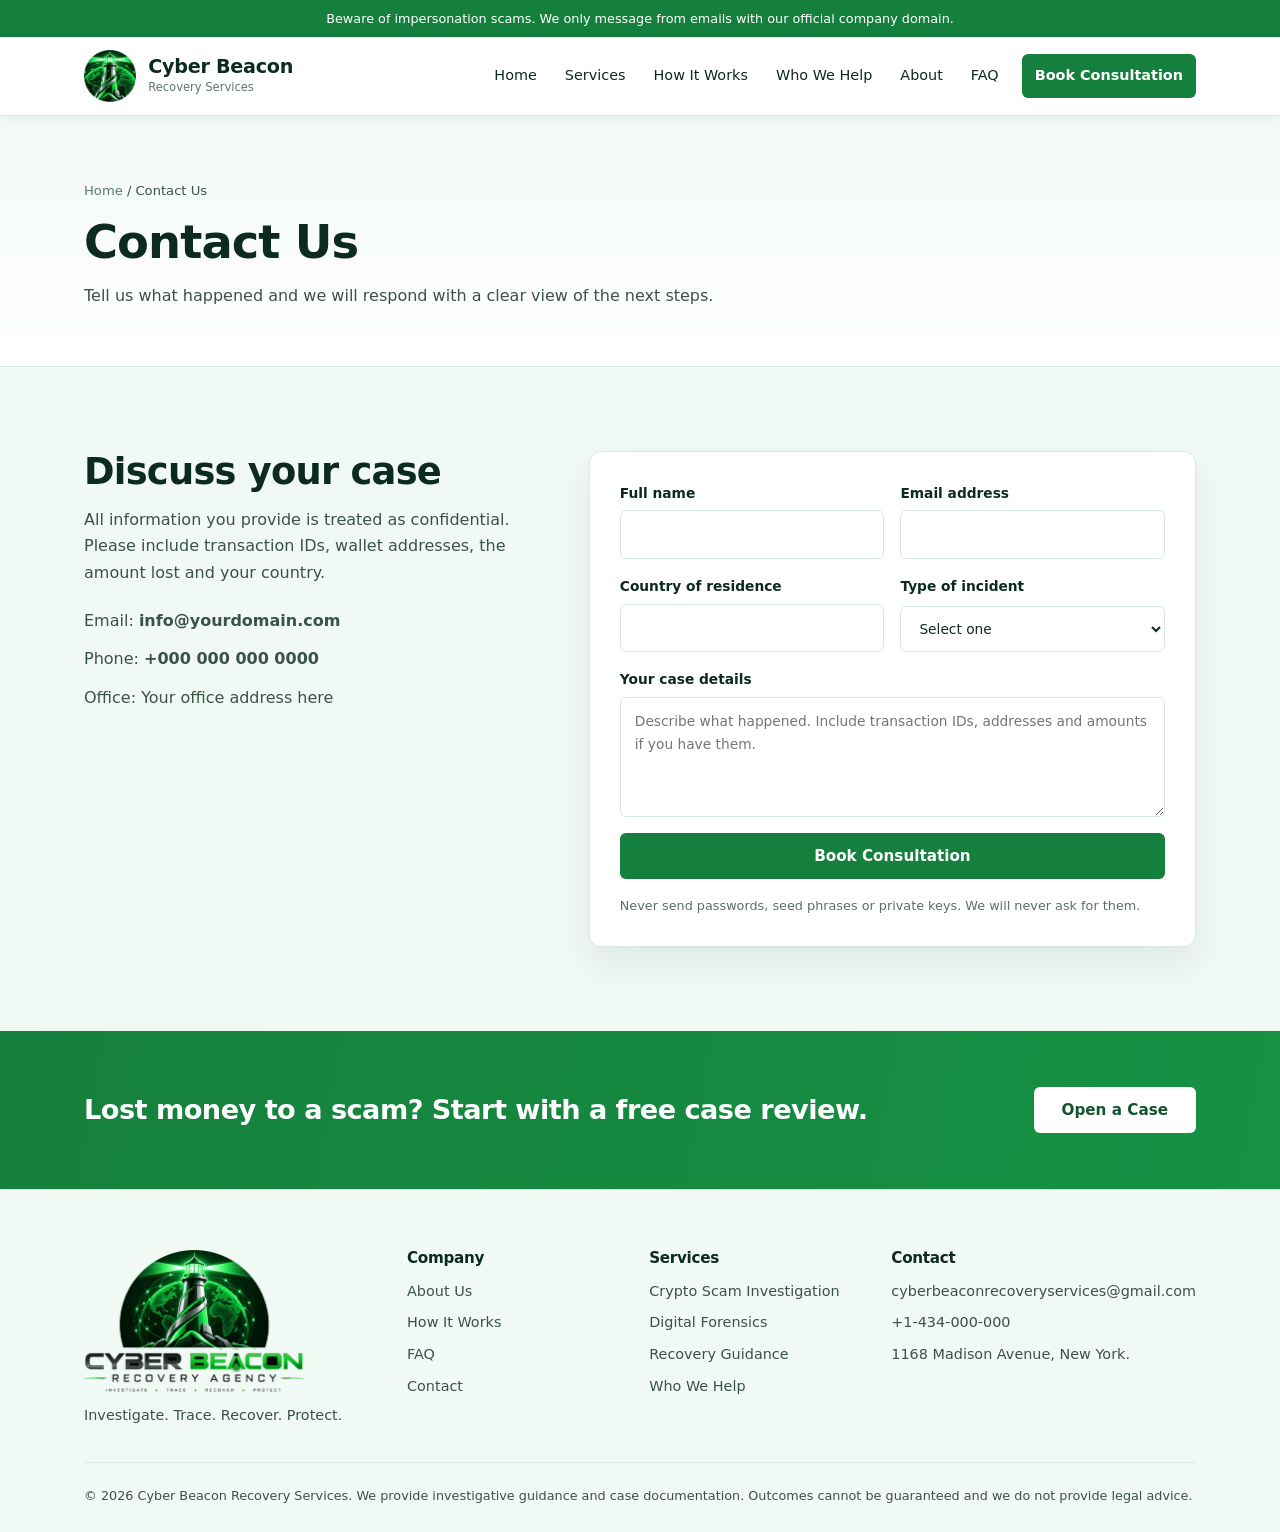
==== contact.html @ cf7ffbc3 "Initial commit" ====
<!DOCTYPE html><html lang="en"><head><meta charset="UTF-8"><meta name="viewport" content="width=device-width, initial-scale=1">
<title>Contact Us | Cyber Beacon Recovery Services</title><meta name="description" content="Book a consultation to discuss your case.">
<link rel="preconnect" href="https://fonts.googleapis.com"><link rel="preconnect" href="https://fonts.gstatic.com" crossorigin>
<link href="https://fonts.googleapis.com/css2?family=IBM+Plex+Sans:wght@400;500;600&family=Space+Grotesk:wght@500;600;700&display=swap" rel="stylesheet">
<link rel="icon" href="images/logo-icon.png"><link rel="stylesheet" href="style.css"></head><body>
<div class="alert">Beware of impersonation scams. We only message from emails with our official company domain.</div>
<header><div class="wrap nav"><a class="brand" href="index.html"><img src="images/logo-icon.png" alt=""><span><b>Cyber Beacon</b><small>Recovery Services</small></span></a>
<nav aria-label="Main"><button class="burger" id="burger" aria-label="Open menu" aria-expanded="false"><span></span><span></span><span></span></button>
<ul id="menu"><li><a href="index.html">Home</a></li><li><a href="services.html">Services</a></li><li><a href="how-it-works.html">How It Works</a></li><li><a href="who-we-help.html">Who We Help</a></li><li><a href="about.html">About</a></li><li><a href="faq.html">FAQ</a></li><li><a href="contact.html" class="cta" aria-current=page>Book Consultation</a></li></ul></nav></div></header>
<main><div class="page"><div class="wrap"><p class="crumb" style="margin:0 0 14px"><a href="index.html">Home</a> / Contact Us</p><h1>Contact Us</h1><p>Tell us what happened and we will respond with a clear view of the next steps.</p></div></div><section class="alt"><div class="wrap contact"><div><h2>Discuss your case</h2><p>All information you provide is treated as confidential. Please include transaction IDs, wallet addresses, the amount lost and your country.</p><ul class="info"><li>Email: <a href="mailto:info@yourdomain.com"><b>info@yourdomain.com</b></a></li><li>Phone: <b>+000 000 000 0000</b></li><li>Office: Your office address here</li></ul></div>
<form id="form" novalidate><div class="row"><label id="l-name">Full name<input id="name" autocomplete="name"><span class="err">Please enter your name.</span></label><label id="l-email">Email address<input id="email" type="email" autocomplete="email"><span class="err">Please enter a valid email.</span></label></div>
<div class="row"><label>Country of residence<input id="country" autocomplete="country-name"></label><label id="l-type">Type of incident<select id="type"><option value="">Select one</option><option>Cryptocurrency scam</option><option>Investment scam</option><option>Phishing or impersonation</option><option>Romance or social media scam</option><option>Bank transfer or payment fraud</option><option>Fake website or platform</option><option>Other</option></select><span class="err">Please choose an incident type.</span></label></div>
<label id="l-msg">Your case details<textarea id="msg" placeholder="Describe what happened. Include transaction IDs, addresses and amounts if you have them."></textarea><span class="err">Please describe your case briefly.</span></label>
<button class="btn" type="submit">Book Consultation</button><div class="ok" id="ok" role="status">Thank you. Your email app should open with your details ready to send.</div><p class="fine">Never send passwords, seed phrases or private keys. We will never ask for them.</p></form></div></section>
<div class="cta-band"><div class="wrap"><h2>Lost money to a scam? Start with a free case review.</h2><a class="btn" href="contact.html">Open a Case</a></div></div></main>
<footer><div class="wrap"><div class="ft"><div><img src="images/logo-full.png" alt="Cyber Beacon Recovery Agency"><p>Investigate. Trace. Recover. Protect.</p></div>
<div><h3>Company</h3><ul><li><a href="about.html">About Us</a></li><li><a href="how-it-works.html">How It Works</a></li><li><a href="faq.html">FAQ</a></li><li><a href="contact.html">Contact</a></li></ul></div>
<div><h3>Services</h3><ul><li><a href="services.html#crypto">Crypto Scam Investigation</a></li><li><a href="services.html#forensics">Digital Forensics</a></li><li><a href="services.html#guidance">Recovery Guidance</a></li><li><a href="who-we-help.html">Who We Help</a></li></ul></div>
<div><h3>Contact</h3><ul><li>cyberbeaconrecoveryservices@gmail.com</li><li>+1-434-000-000</li><li>1168 Madison Avenue, New York.</li></ul></div></div>
<p class="bot">&copy; <span id="yr"></span> Cyber Beacon Recovery Services. We provide investigative guidance and case documentation. Outcomes cannot be guaranteed and we do not provide legal advice.</p></div></footer>
<script src="site.js"></script></body></html>
---- style.css ----
:root{--bg:#03110b;--bg2:#06201463;--panel:#08241a;--g:#22c55e;--g2:#16a34a;--mint:#ecf8f0;--line:#d5e8dc;--ink:#082a1e;--tx:#3b5247;--sil:#b8d4c4}
*{box-sizing:border-box;margin:0;padding:0}
html{scroll-behavior:smooth}
body{font:400 16px/1.7 "Inter",system-ui,"Segoe UI",Roboto,Arial,sans-serif;color:var(--tx);background:#fff}
h1,h2,h3,.brand b{font-family:"Inter",system-ui,sans-serif;color:var(--ink);line-height:1.15;letter-spacing:-.015em}
a{color:inherit;text-decoration:none}img{max-width:100%;display:block}
.wrap{max-width:1160px;margin:0 auto;padding:0 24px}
:focus-visible{outline:3px solid var(--g);outline-offset:3px}
.alert{background:var(--g2);color:#fff;text-align:center;font-size:.8rem;font-weight:500;padding:8px 16px}
header{background:var(--bg);position:sticky;top:0;z-index:50;border-bottom:1px solid rgba(255,255,255,.08)}
.nav{display:flex;align-items:center;justify-content:space-between;height:78px;gap:16px}
.brand{display:flex;align-items:center;gap:12px;color:#fff}.brand img{height:54px;width:auto}
.brand b{color:#fff;font-size:1.2rem;display:block}.brand small{display:block;font-size:.72rem;color:var(--sil)}
nav ul{display:flex;list-style:none;gap:2px;align-items:center}
nav a{color:#e3f4ea;font-weight:500;font-size:.9rem;padding:10px 13px;border-radius:6px;display:block}
nav a:hover,nav a[aria-current]{color:var(--g)}
nav a.cta{background:var(--g);color:#032012;font-weight:600;margin-left:8px}nav a.cta:hover{background:#4ade80;color:#032012}
.burger{display:none;background:none;border:0;width:44px;height:44px;cursor:pointer}.burger span{display:block;height:2px;background:#fff;margin:6px 10px}
.btn{display:inline-block;background:var(--g);color:#032012;font:600 .95rem "Inter",system-ui,sans-serif;padding:14px 28px;border-radius:6px;border:0;cursor:pointer}
.btn:hover{background:#4ade80}.btn.ghost{background:transparent;color:#fff;border:1.5px solid rgba(255,255,255,.5)}.btn.ghost:hover{border-color:var(--g);color:var(--g)}
.hero{background:#fff;position:relative;overflow:hidden;padding:84px 0}
.hero::before{content:"";position:absolute;inset:0;background:radial-gradient(ellipse at 78% 45%,rgba(34,197,94,.16),transparent 58%),radial-gradient(ellipse at 5% 100%,rgba(34,197,94,.08),transparent 50%),linear-gradient(#fff,#f4fbf7)}
.hero .wrap{position:relative;display:grid;grid-template-columns:1.05fr .95fr;gap:48px;align-items:center}
.hero h1{color:var(--ink);font-size:clamp(2.1rem,4.4vw,3.4rem)}
.hero p{color:var(--tx);font-size:1.08rem;margin:20px 0 32px;max-width:540px}.hero .acts{display:flex;gap:12px;flex-wrap:wrap}
.hero img{width:100%;max-width:540px;margin-left:auto;border-radius:22px;box-shadow:0 30px 70px rgba(8,42,30,.28),0 0 0 1px rgba(8,42,30,.9),0 0 90px rgba(34,197,94,.22)}
.hero .btn.ghost{color:var(--ink);border-color:rgba(8,42,30,.35)}.hero .btn.ghost:hover{border-color:var(--g2);color:var(--g2)}
.beam{position:absolute;top:18%;right:0;width:60%;height:3px;background:linear-gradient(90deg,transparent,rgba(74,222,128,.9));filter:blur(2px);transform-origin:right;animation:sweep 6s ease-in-out 1}
@keyframes sweep{0%{transform:scaleX(0);opacity:0}30%{opacity:1}100%{transform:scaleX(1);opacity:.35}}
.page{background:var(--bg);padding:64px 0 56px;border-bottom:3px solid var(--g2)}
.page h1{color:#fff;font-size:clamp(2rem,4vw,2.9rem)}.page p{color:var(--sil);max-width:640px;margin-top:14px}
.crumb{font-size:.82rem;color:#7fb596;margin-bottom:14px}.crumb a:hover{color:var(--g)}
section{padding:84px 0}.alt{background:var(--mint)}.dark{background:var(--bg);color:var(--sil)}.dark h2,.dark h3{color:#fff}
h2{font-size:clamp(1.6rem,3vw,2.3rem);margin-bottom:14px}.lead{max-width:640px;margin-bottom:44px}
.grid{display:grid;gap:24px}.g2{grid-template-columns:repeat(2,1fr)}.g3{grid-template-columns:repeat(3,1fr)}.g4{grid-template-columns:repeat(4,1fr)}
.card{background:#fff;border:1px solid var(--line);border-radius:12px;padding:30px 26px;display:block}
a.card:hover{border-color:var(--g);box-shadow:0 12px 30px rgba(22,163,74,.12)}
.card h3{font-size:1.15rem;margin-bottom:8px}.card p{font-size:.94rem}.card .more{display:inline-block;margin-top:14px;color:var(--g2);font-weight:600;font-size:.9rem}
.ico{width:46px;height:46px;border-radius:10px;background:var(--bg);display:grid;place-items:center;margin-bottom:18px}
.ico svg{width:24px;height:24px;stroke:var(--g);fill:none;stroke-width:1.8;stroke-linecap:round;stroke-linejoin:round}
.stats{display:grid;grid-template-columns:repeat(4,1fr);gap:1px;background:#1b4332;border-radius:12px;overflow:hidden;margin-top:-1px}
.stats div{background:var(--panel);padding:26px 22px;color:var(--sil);font-size:.9rem}.stats b{display:block;color:#fff;font:600 1.15rem "Inter",system-ui,sans-serif;margin-bottom:4px}
.steps{display:grid;gap:0;max-width:820px}.step{display:grid;grid-template-columns:64px 1fr;gap:20px;padding-bottom:36px;position:relative}
.step::before{content:"";position:absolute;left:21px;top:46px;bottom:4px;width:2px;background:var(--line)}.step:last-child::before{display:none}
.step i{width:44px;height:44px;border-radius:50%;background:var(--g2);color:#fff;font:600 1.05rem "Inter",system-ui,sans-serif;display:grid;place-items:center;font-style:normal}
.step h3{font-size:1.2rem;margin:6px 0 6px}
.two{display:grid;grid-template-columns:1fr 1fr;gap:56px;align-items:start}
.checks{list-style:none;display:grid;gap:14px}.checks li{padding-left:32px;position:relative}
.checks li::before{content:"";position:absolute;left:0;top:5px;width:19px;height:19px;border-radius:50%;background:var(--g2) url("data:image/svg+xml,%3Csvg xmlns='http://www.w3.org/2000/svg' viewBox='0 0 20 20'%3E%3Cpath d='M5.500 10.500l3 3 6-6.500' fill='none' stroke='white' stroke-width='2' stroke-linecap='round'/%3E%3C/svg%3E")}
.note{border:1px solid rgba(34,197,94,.45);background:rgba(34,197,94,.08);border-radius:12px;padding:26px 30px;margin-top:44px}.note b{color:#fff}
.light-note{border-color:var(--g2);background:#fff;color:var(--tx)}.light-note b{color:var(--ink)}
details{background:#fff;border:1px solid var(--line);border-radius:10px;margin-bottom:12px}
summary{cursor:pointer;padding:18px 22px;font:600 1.02rem "Inter",system-ui,sans-serif;color:var(--ink);list-style:none;display:flex;justify-content:space-between;gap:16px}
summary::after{content:"+";color:var(--g2);font-size:1.4rem;line-height:1}details[open] summary::after{content:"\2212"}details p{padding:0 22px 20px}
.cta-band{background:var(--g2);color:#fff;padding:56px 0}.cta-band .wrap{display:flex;justify-content:space-between;align-items:center;gap:24px;flex-wrap:wrap}
.cta-band h2{color:#fff;margin:0;font-size:1.7rem}.cta-band .btn{background:#fff;color:var(--ink)}
.contact{display:grid;grid-template-columns:.85fr 1.15fr;gap:56px}.info{list-style:none;display:grid;gap:12px;margin-top:22px}
form{background:#fff;border:1px solid var(--line);border-radius:12px;padding:30px;display:grid;gap:16px;box-shadow:0 18px 40px rgba(8,42,30,.08)}
.row{display:grid;grid-template-columns:1fr 1fr;gap:16px}label{font-weight:600;font-size:.86rem;color:var(--ink);display:grid;gap:6px}
input,select,textarea{font:inherit;font-weight:400;padding:12px 14px;border:1.5px solid var(--line);border-radius:6px;width:100%;color:var(--ink);background:#fff}
input:focus,select:focus,textarea:focus{outline:none;border-color:var(--g2);box-shadow:0 0 0 3px rgba(34,197,94,.2)}textarea{min-height:120px;resize:vertical}
.err{display:none;color:#b42318;font-size:.8rem}.bad .err{display:block}.bad input,.bad select,.bad textarea{border-color:#b42318}
.ok{display:none;background:var(--mint);border:1px solid var(--g);padding:14px;border-radius:6px;font-size:.9rem}.fine{font-size:.8rem;color:#5b6f65}
footer{background:var(--bg);color:#9dbfad;padding:60px 0 26px;font-size:.9rem}
.ft{display:grid;grid-template-columns:1.4fr 1fr 1fr 1fr;gap:40px;padding-bottom:34px;border-bottom:1px solid rgba(255,255,255,.1)}
.ft img{width:220px;margin-bottom:12px}.ft h3{color:#fff;font-size:.95rem;margin-bottom:12px}.ft ul{list-style:none;display:grid;gap:8px}.ft a:hover{color:var(--g)}.bot{padding-top:22px;font-size:.8rem}
@media(max-width:1000px){.burger{display:block}nav ul{position:absolute;top:100%;left:0;right:0;background:var(--bg);flex-direction:column;align-items:stretch;padding:12px 24px 22px;display:none;border-bottom:1px solid rgba(255,255,255,.1)}nav ul.open{display:flex}nav a.cta{margin:8px 0 0;text-align:center}}
@media(max-width:860px){.hero .wrap,.two,.contact{grid-template-columns:1fr}.hero img{margin:0 auto}.g3,.g4,.stats,.ft{grid-template-columns:1fr 1fr}}
@media(max-width:560px){.g2,.g3,.g4,.stats,.ft,.row{grid-template-columns:1fr}section{padding:60px 0}.hero{padding:52px 0}.brand small{display:none}.step{grid-template-columns:48px 1fr}}
@media(prefers-reduced-motion:reduce){.beam{animation:none}html{scroll-behavior:auto}}

/* ===== Light theme (v2): white base, bright green accent, no dark blocks ===== */
:root{--g2:#15803d;--ink:#0c2a1f;--mint:#f1f9f4;--line:#d8eadf}
.alert{background:var(--g2)}
header{background:#fff;border-bottom:1px solid var(--line);box-shadow:0 1px 12px rgba(12,42,31,.05)}
.brand,.brand b{color:var(--ink)}.brand small{color:#5d7a6b}.brand img{height:52px}
nav a{color:var(--ink)}nav a:hover,nav a[aria-current]{color:var(--g2)}
nav a.cta{background:var(--g2);color:#fff}nav a.cta:hover{background:#166534;color:#fff}
.burger span{background:var(--ink)}
.btn{background:var(--g2);color:#fff}.btn:hover{background:#166534}
.btn.ghost{background:transparent;color:var(--ink);border:1.5px solid rgba(12,42,31,.3)}.btn.ghost:hover{border-color:var(--g2);color:var(--g2);background:transparent}
.hero img{border-radius:0;box-shadow:none;max-width:560px}
.page{background:linear-gradient(#f1f9f4,#fff);border-bottom:1px solid var(--line)}
.page h1{color:var(--ink)}.page p{color:var(--tx)}.crumb,.crumb a{color:#5d7a6b}.crumb a:hover{color:var(--g2)}
.dark{background:#e9f6ee;color:var(--tx)}.dark h2,.dark h3{color:var(--ink)}
.stats{background:var(--line)}.stats div{background:#fff;color:var(--tx);border-top:3px solid var(--g)}.stats b{color:var(--ink)}
.note{background:#fff;border:1px solid #c3e4cf;border-left:4px solid var(--g2);color:var(--tx)}.note b{color:var(--ink)}
.ico{background:#e4f5eb}.ico svg{stroke:var(--g2)}
.card{box-shadow:0 1px 3px rgba(12,42,31,.05)}a.card:hover{transform:translateY(-2px)}
.cta-band{background:linear-gradient(100deg,#15803d,#16a34a)}.cta-band .btn{background:#fff;color:#14532d}.cta-band .btn:hover{background:#ecfdf3}
footer{background:var(--mint);color:var(--tx);border-top:1px solid var(--line)}
.ft{border-bottom:1px solid var(--line)}.ft h3{color:var(--ink)}.ft a:hover{color:var(--g2)}
.support{display:grid;grid-template-columns:.85fr 1.15fr;gap:64px;align-items:center}
.photo{position:relative;max-width:440px;margin:0 auto}
.photo::before{content:"";position:absolute;inset:22px -22px -22px 22px;border-radius:20px;background:linear-gradient(160deg,#bbf7d0,#4ade80);z-index:0}
.photo img{position:relative;z-index:1;border-radius:20px;width:100%;aspect-ratio:4/5;object-fit:cover;box-shadow:0 20px 44px rgba(12,42,31,.18)}
.support .checks{margin:22px 0 28px}.support .acts{display:flex;gap:12px;flex-wrap:wrap}
@media(max-width:1000px){nav ul{background:#fff;border-bottom:1px solid var(--line)}}
@media(max-width:860px){.support{grid-template-columns:1fr;gap:48px}.photo{max-width:360px;margin-bottom:22px}}

/* ===== Hero portrait + animations (v3) ===== */
.hero-visual{position:relative;max-width:470px;margin-left:auto;width:100%;padding:0 0 26px 26px}
.portrait{position:relative;margin:0;border-radius:26px;z-index:2;animation:heroIn 1s cubic-bezier(.2,.8,.2,1) .25s both}
.portrait::before{content:"";position:absolute;inset:26px -26px -26px 26px;border-radius:26px;background:linear-gradient(160deg,#bbf7d0,#22c55e);z-index:-1;animation:frameIn 1s cubic-bezier(.2,.8,.2,1) .5s both}
.portrait::after{content:"";position:absolute;inset:0;border-radius:26px;background:linear-gradient(180deg,transparent 62%,rgba(12,42,31,.28));pointer-events:none}
.hero .portrait img{width:100%;max-width:none;margin:0;aspect-ratio:4/4.4;object-fit:cover;object-position:50% 18%;border-radius:26px;box-shadow:0 30px 60px rgba(12,42,31,.25)}
.orb{position:absolute;border-radius:50%;background:radial-gradient(circle,rgba(34,197,94,.45),transparent 70%);z-index:0;animation:drift 9s ease-in-out infinite}
.o1{width:220px;height:220px;top:-50px;right:-60px}.o2{width:160px;height:160px;bottom:30px;left:-40px;animation-delay:-4s}
.float{position:absolute;z-index:3;display:flex;gap:12px;align-items:center;background:#fff;border:1px solid var(--line);border-radius:14px;padding:12px 16px;box-shadow:0 16px 36px rgba(12,42,31,.16);font-size:.78rem;line-height:1.3;color:var(--tx)}
.float b{display:block;font:600 .92rem "Inter",system-ui,sans-serif;color:var(--ink)}
.float svg{width:38px;height:38px;padding:9px;border-radius:10px;background:#e4f5eb;stroke:var(--g2);fill:none;stroke-width:1.8;stroke-linecap:round;stroke-linejoin:round;flex:none}
.f1{top:34px;left:-18px;animation:pop .7s cubic-bezier(.2,.9,.3,1.3) 1.1s both,bob 5s ease-in-out 1.8s infinite}
.f2{bottom:12px;right:-14px;animation:pop .7s cubic-bezier(.2,.9,.3,1.3) 1.4s both,bob 6s ease-in-out 2.1s infinite reverse}
@keyframes heroIn{from{opacity:0;transform:translateY(34px) scale(.96)}to{opacity:1;transform:none}}
@keyframes frameIn{from{opacity:0;transform:translate(-26px,-26px)}to{opacity:1;transform:none}}
@keyframes pop{from{opacity:0;transform:scale(.6) translateY(14px)}to{opacity:1;transform:none}}
@keyframes bob{0%,100%{translate:0 0}50%{translate:0 -10px}}
@keyframes drift{0%,100%{transform:translate(0,0)}50%{transform:translate(18px,-22px)}}
@keyframes riseUp{from{opacity:0;transform:translateY(26px)}to{opacity:1;transform:none}}
@keyframes shine{to{background-position:200% 0}}
.hero .wrap>div:first-child>*{animation:riseUp .8s cubic-bezier(.2,.8,.2,1) both}
.hero h1{animation-delay:.1s!important}.hero p{animation-delay:.3s!important}.hero .acts{animation-delay:.5s!important}
.hero h1 em{font-style:normal;background:linear-gradient(90deg,var(--g2),#4ade80,var(--g2));background-size:200% 100%;-webkit-background-clip:text;background-clip:text;color:transparent;animation:shine 5s linear infinite}
.btn{transition:transform .25s,box-shadow .25s,background .25s}
.btn:hover{transform:translateY(-3px);box-shadow:0 12px 24px rgba(21,128,61,.28)}
.hero .btn:not(.ghost){position:relative;overflow:hidden}
.hero .btn:not(.ghost)::after{content:"";position:absolute;top:0;left:-70%;width:45%;height:100%;background:linear-gradient(100deg,transparent,rgba(255,255,255,.45),transparent);transform:skewX(-20deg);animation:sheen 4s ease-in-out 2s infinite}
@keyframes sheen{0%{left:-70%}35%,100%{left:130%}}
.card{transition:transform .3s,border-color .3s,box-shadow .3s}
a.card:hover{transform:translateY(-6px)}
.card .ico{transition:transform .35s,background .35s}.card:hover .ico{transform:rotate(-8deg) scale(1.1);background:#c9efd7}
.card .more::after{content:" \2192";display:inline-block;transition:transform .25s}.card:hover .more::after{transform:translateX(5px)}
.photo img{transition:transform .5s}.photo:hover img{transform:scale(1.03)}
.js .rv{opacity:0;transform:translateY(30px);transition:opacity .8s cubic-bezier(.2,.8,.2,1),transform .8s cubic-bezier(.2,.8,.2,1)}
.js .rv.in{opacity:1;transform:none}
.cta-band{background-size:200% 100%;animation:ctaShift 8s ease-in-out infinite alternate}
@keyframes ctaShift{from{background-position:0 0}to{background-position:100% 0}}
@media(max-width:860px){.hero-visual{margin:0 auto;max-width:400px}.f1{left:-8px}.f2{right:-6px}}
@media(max-width:560px){.float{padding:9px 12px}.float svg{width:32px;height:32px;padding:7px}}
@media(prefers-reduced-motion:reduce){*,*::before,*::after{animation:none!important;transition:none!important}.js .rv{opacity:1;transform:none}}

/* ===== Typography + hero sizing (v4) ===== */
body{font-size:16px;line-height:1.65;-webkit-font-smoothing:antialiased}
h1,h2,h3{font-weight:700;letter-spacing:-.02em}
.hero{padding:64px 0!important}
.hero .wrap{grid-template-columns:1.2fr .8fr;gap:56px}
.hero h1{font-weight:800;font-size:clamp(2.2rem,4.4vw,3.5rem);line-height:1.1;letter-spacing:-.035em;color:#06180f}
.hero h1 em{font-weight:800}
.hero p{font-size:1.1rem;font-weight:500;color:#2f463b}
.btn{font-weight:600}
.hero-visual{max-width:360px;padding:0 22px 22px 0}
.hero .portrait img{aspect-ratio:1/1.12;max-height:420px;width:100%;object-position:50% 15%}
.portrait::before{inset:22px -22px -22px 22px}
.float b{font-weight:600}
@media(max-width:860px){.hero{padding:44px 0!important}.hero-visual{max-width:300px}.hero .portrait img{max-height:340px}}
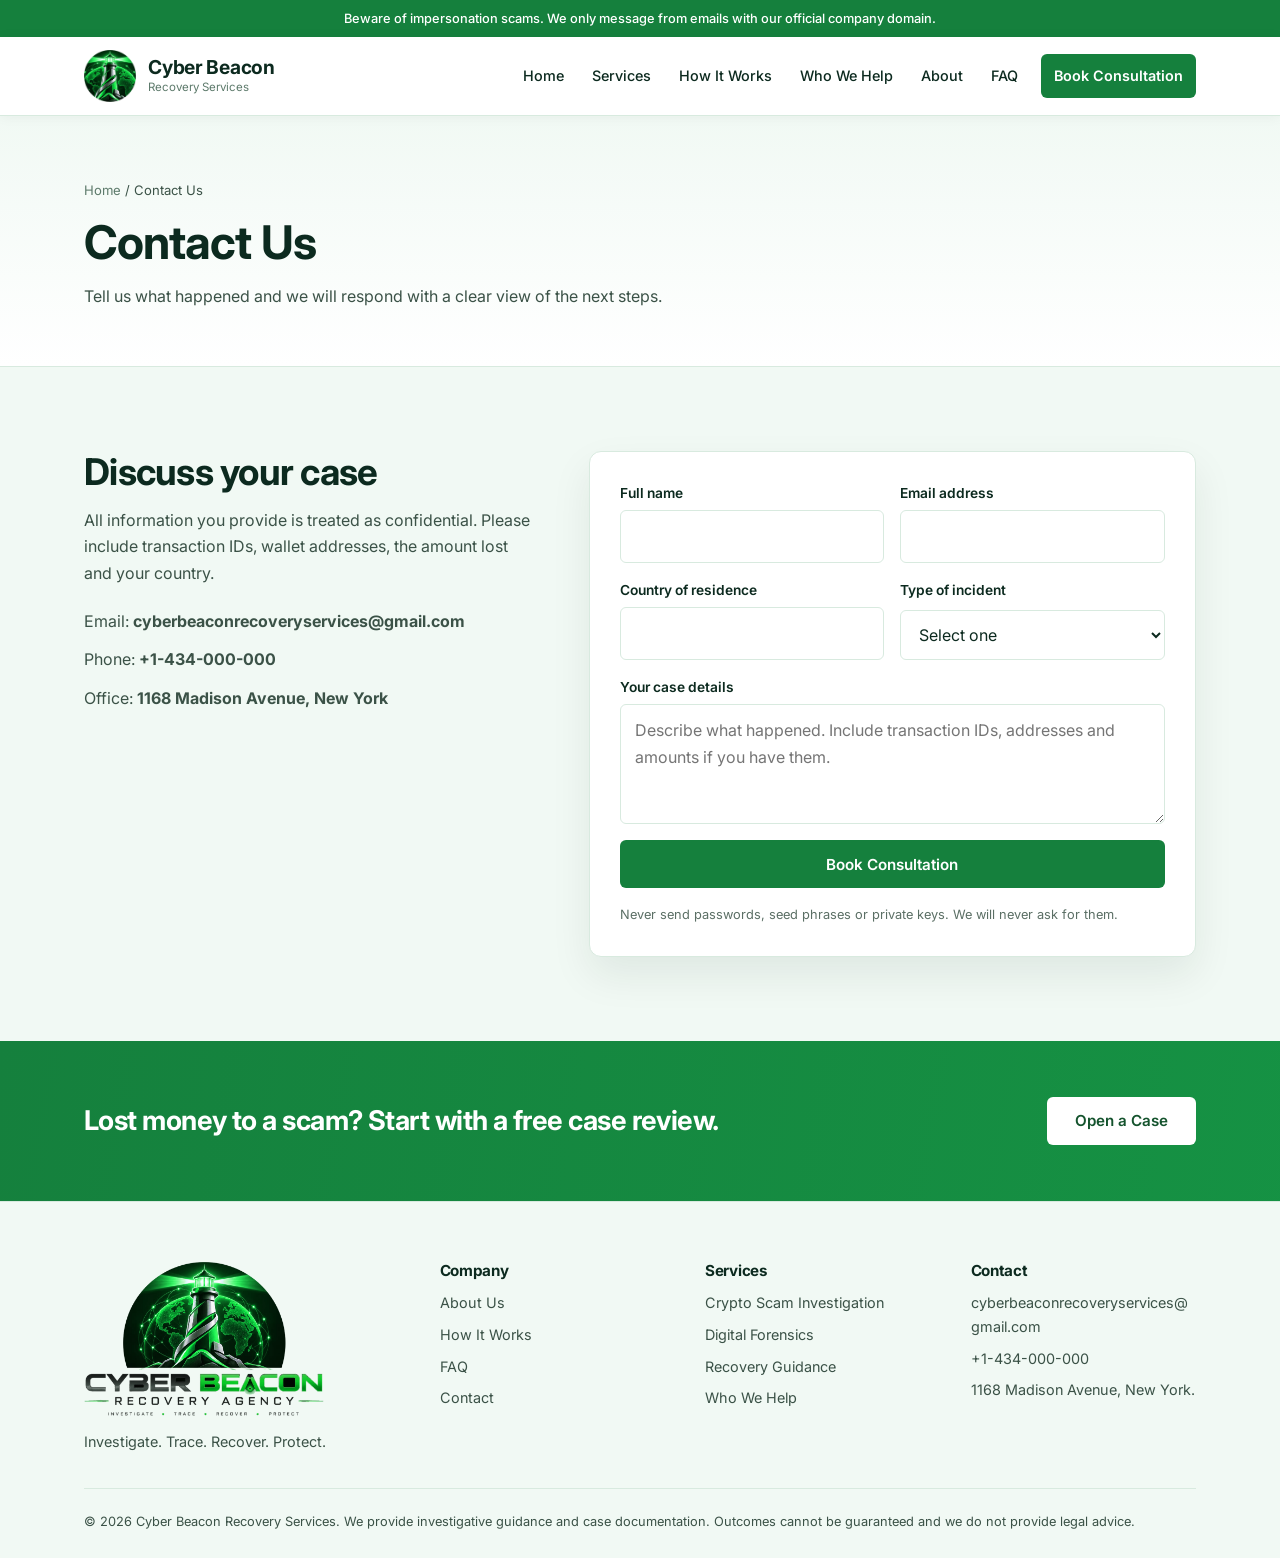
==== commit 00272982: "added customer support live chat" ====
--- a/contact.html
+++ b/contact.html
@@ -1,21 +1,21 @@
-<!DOCTYPE html><html lang="en"><head><meta charset="UTF-8"><meta name="viewport" content="width=device-width, initial-scale=1">
+<!DOCTYPE html><html lang="en"><head><meta charset="UTF-8"><meta name="viewport" content="width=device-width, initial-scale=1, viewport-fit=cover">
 <title>Contact Us | Cyber Beacon Recovery Services</title><meta name="description" content="Book a consultation to discuss your case.">
 <link rel="preconnect" href="https://fonts.googleapis.com"><link rel="preconnect" href="https://fonts.gstatic.com" crossorigin>
-<link href="https://fonts.googleapis.com/css2?family=IBM+Plex+Sans:wght@400;500;600&family=Space+Grotesk:wght@500;600;700&display=swap" rel="stylesheet">
+<link href="https://fonts.googleapis.com/css2?family=Inter:wght@400;500;600;700;800&display=swap" rel="stylesheet">
 <link rel="icon" href="images/logo-icon.png"><link rel="stylesheet" href="style.css"></head><body>
 <div class="alert">Beware of impersonation scams. We only message from emails with our official company domain.</div>
 <header><div class="wrap nav"><a class="brand" href="index.html"><img src="images/logo-icon.png" alt=""><span><b>Cyber Beacon</b><small>Recovery Services</small></span></a>
-<nav aria-label="Main"><button class="burger" id="burger" aria-label="Open menu" aria-expanded="false"><span></span><span></span><span></span></button>
+<nav aria-label="Main"><button class="burger" id="burger" aria-label="Open menu" aria-controls="menu" aria-expanded="false"><span></span><span></span><span></span></button>
 <ul id="menu"><li><a href="index.html">Home</a></li><li><a href="services.html">Services</a></li><li><a href="how-it-works.html">How It Works</a></li><li><a href="who-we-help.html">Who We Help</a></li><li><a href="about.html">About</a></li><li><a href="faq.html">FAQ</a></li><li><a href="contact.html" class="cta" aria-current=page>Book Consultation</a></li></ul></nav></div></header>
-<main><div class="page"><div class="wrap"><p class="crumb" style="margin:0 0 14px"><a href="index.html">Home</a> / Contact Us</p><h1>Contact Us</h1><p>Tell us what happened and we will respond with a clear view of the next steps.</p></div></div><section class="alt"><div class="wrap contact"><div><h2>Discuss your case</h2><p>All information you provide is treated as confidential. Please include transaction IDs, wallet addresses, the amount lost and your country.</p><ul class="info"><li>Email: <a href="mailto:info@yourdomain.com"><b>info@yourdomain.com</b></a></li><li>Phone: <b>+000 000 000 0000</b></li><li>Office: Your office address here</li></ul></div>
-<form id="form" novalidate><div class="row"><label id="l-name">Full name<input id="name" autocomplete="name"><span class="err">Please enter your name.</span></label><label id="l-email">Email address<input id="email" type="email" autocomplete="email"><span class="err">Please enter a valid email.</span></label></div>
-<div class="row"><label>Country of residence<input id="country" autocomplete="country-name"></label><label id="l-type">Type of incident<select id="type"><option value="">Select one</option><option>Cryptocurrency scam</option><option>Investment scam</option><option>Phishing or impersonation</option><option>Romance or social media scam</option><option>Bank transfer or payment fraud</option><option>Fake website or platform</option><option>Other</option></select><span class="err">Please choose an incident type.</span></label></div>
-<label id="l-msg">Your case details<textarea id="msg" placeholder="Describe what happened. Include transaction IDs, addresses and amounts if you have them."></textarea><span class="err">Please describe your case briefly.</span></label>
-<button class="btn" type="submit">Book Consultation</button><div class="ok" id="ok" role="status">Thank you. Your email app should open with your details ready to send.</div><p class="fine">Never send passwords, seed phrases or private keys. We will never ask for them.</p></form></div></section>
+<main><div class="page"><div class="wrap"><p class="crumb" style="margin:0 0 14px"><a href="index.html">Home</a> / Contact Us</p><h1>Contact Us</h1><p>Tell us what happened and we will respond with a clear view of the next steps.</p></div></div><section class="alt"><div class="wrap contact"><div><h2>Discuss your case</h2><p>All information you provide is treated as confidential. Please include transaction IDs, wallet addresses, the amount lost and your country.</p><ul class="info"><li>Email: <a href="mailto:cyberbeaconrecoveryservices@gmail.com"><b>cyberbeaconrecoveryservices@gmail.com</b></a></li><li>Phone: <a href="tel:+1434000000"><b>+1-434-000-000</b></a></li><li>Office: <b>1168 Madison Avenue, New York</b></li></ul></div>
+<form id="form" action="https://formsubmit.co/cyberbeaconrecoveryservices@gmail.com" method="post" data-endpoint="https://formsubmit.co/ajax/cyberbeaconrecoveryservices@gmail.com" novalidate><input type="hidden" name="_subject" value="New case enquiry - Cyber Beacon website"><input type="hidden" name="_template" value="table"><input type="hidden" name="_captcha" value="false"><div class="row"><label id="l-name">Full name<input id="name" name="name" autocomplete="name" maxlength="100" required><span class="err">Please enter your name.</span></label><label id="l-email">Email address<input id="email" name="email" type="email" autocomplete="email" maxlength="150" required><span class="err">Please enter a valid email.</span></label></div>
+<div class="row"><label>Country of residence<input id="country" name="country" autocomplete="country-name" maxlength="80"></label><label id="l-type">Type of incident<select id="type" name="type" required><option value="">Select one</option><option>Cryptocurrency scam</option><option>Investment scam</option><option>Phishing or impersonation</option><option>Romance or social media scam</option><option>Bank transfer or payment fraud</option><option>Fake website or platform</option><option>Other</option></select><span class="err">Please choose an incident type.</span></label></div>
+<label id="l-msg">Your case details<textarea id="msg" name="message" maxlength="5000" required placeholder="Describe what happened. Include transaction IDs, addresses and amounts if you have them."></textarea><span class="err">Please describe your case briefly.</span></label>
+<div aria-hidden="true" style="position:absolute;left:-9999px;width:1px;height:1px;overflow:hidden"><label>Leave this field empty<input name="website" tabindex="-1" autocomplete="off"></label></div><button class="btn" id="send" type="submit">Book Consultation</button><div class="ok" id="ok" role="status" aria-live="polite">Thank you. Your message has been sent and our team will reply by email.</div><div id="fail" role="alert" style="display:none;background:#fef3f2;border:1px solid #f1b5af;color:#912018;padding:14px;border-radius:6px;font-size:.9rem">We could not send your message just now. Please email us directly at <a id="fail-mail" href="mailto:cyberbeaconrecoveryservices@gmail.com" style="text-decoration:underline;font-weight:600">cyberbeaconrecoveryservices@gmail.com</a> or call +1-434-000-000.</div><p class="fine">Never send passwords, seed phrases or private keys. We will never ask for them.</p></form></div></section>
 <div class="cta-band"><div class="wrap"><h2>Lost money to a scam? Start with a free case review.</h2><a class="btn" href="contact.html">Open a Case</a></div></div></main>
 <footer><div class="wrap"><div class="ft"><div><img src="images/logo-full.png" alt="Cyber Beacon Recovery Agency"><p>Investigate. Trace. Recover. Protect.</p></div>
 <div><h3>Company</h3><ul><li><a href="about.html">About Us</a></li><li><a href="how-it-works.html">How It Works</a></li><li><a href="faq.html">FAQ</a></li><li><a href="contact.html">Contact</a></li></ul></div>
 <div><h3>Services</h3><ul><li><a href="services.html#crypto">Crypto Scam Investigation</a></li><li><a href="services.html#forensics">Digital Forensics</a></li><li><a href="services.html#guidance">Recovery Guidance</a></li><li><a href="who-we-help.html">Who We Help</a></li></ul></div>
-<div><h3>Contact</h3><ul><li>cyberbeaconrecoveryservices@gmail.com</li><li>+1-434-000-000</li><li>1168 Madison Avenue, New York.</li></ul></div></div>
+<div><h3>Contact</h3><ul><li><a href="mailto:cyberbeaconrecoveryservices@gmail.com">cyberbeaconrecoveryservices@gmail.com</a></li><li>+1-434-000-000</li><li>1168 Madison Avenue, New York.</li></ul></div></div>
 <p class="bot">&copy; <span id="yr"></span> Cyber Beacon Recovery Services. We provide investigative guidance and case documentation. Outcomes cannot be guaranteed and we do not provide legal advice.</p></div></footer>
-<script src="site.js"></script></body></html>+<script src="site.js"></script><script src="contact.js"></script></body></html>
--- a/style.css
+++ b/style.css
@@ -64,9 +64,6 @@
 footer{background:var(--bg);color:#9dbfad;padding:60px 0 26px;font-size:.9rem}
 .ft{display:grid;grid-template-columns:1.4fr 1fr 1fr 1fr;gap:40px;padding-bottom:34px;border-bottom:1px solid rgba(255,255,255,.1)}
 .ft img{width:220px;margin-bottom:12px}.ft h3{color:#fff;font-size:.95rem;margin-bottom:12px}.ft ul{list-style:none;display:grid;gap:8px}.ft a:hover{color:var(--g)}.bot{padding-top:22px;font-size:.8rem}
-@media(max-width:1000px){.burger{display:block}nav ul{position:absolute;top:100%;left:0;right:0;background:var(--bg);flex-direction:column;align-items:stretch;padding:12px 24px 22px;display:none;border-bottom:1px solid rgba(255,255,255,.1)}nav ul.open{display:flex}nav a.cta{margin:8px 0 0;text-align:center}}
-@media(max-width:860px){.hero .wrap,.two,.contact{grid-template-columns:1fr}.hero img{margin:0 auto}.g3,.g4,.stats,.ft{grid-template-columns:1fr 1fr}}
-@media(max-width:560px){.g2,.g3,.g4,.stats,.ft,.row{grid-template-columns:1fr}section{padding:60px 0}.hero{padding:52px 0}.brand small{display:none}.step{grid-template-columns:48px 1fr}}
 @media(prefers-reduced-motion:reduce){.beam{animation:none}html{scroll-behavior:auto}}
 
 /* ===== Light theme (v2): white base, bright green accent, no dark blocks ===== */
@@ -95,8 +92,6 @@
 .photo::before{content:"";position:absolute;inset:22px -22px -22px 22px;border-radius:20px;background:linear-gradient(160deg,#bbf7d0,#4ade80);z-index:0}
 .photo img{position:relative;z-index:1;border-radius:20px;width:100%;aspect-ratio:4/5;object-fit:cover;box-shadow:0 20px 44px rgba(12,42,31,.18)}
 .support .checks{margin:22px 0 28px}.support .acts{display:flex;gap:12px;flex-wrap:wrap}
-@media(max-width:1000px){nav ul{background:#fff;border-bottom:1px solid var(--line)}}
-@media(max-width:860px){.support{grid-template-columns:1fr;gap:48px}.photo{max-width:360px;margin-bottom:22px}}
 
 /* ===== Hero portrait + animations (v3) ===== */
 .hero-visual{position:relative;max-width:470px;margin-left:auto;width:100%;padding:0 0 26px 26px}
@@ -135,8 +130,6 @@
 .js .rv.in{opacity:1;transform:none}
 .cta-band{background-size:200% 100%;animation:ctaShift 8s ease-in-out infinite alternate}
 @keyframes ctaShift{from{background-position:0 0}to{background-position:100% 0}}
-@media(max-width:860px){.hero-visual{margin:0 auto;max-width:400px}.f1{left:-8px}.f2{right:-6px}}
-@media(max-width:560px){.float{padding:9px 12px}.float svg{width:32px;height:32px;padding:7px}}
 @media(prefers-reduced-motion:reduce){*,*::before,*::after{animation:none!important;transition:none!important}.js .rv{opacity:1;transform:none}}
 
 /* ===== Typography + hero sizing (v4) ===== */
@@ -152,4 +145,118 @@
 .hero .portrait img{aspect-ratio:1/1.12;max-height:420px;width:100%;object-position:50% 15%}
 .portrait::before{inset:22px -22px -22px 22px}
 .float b{font-weight:600}
-@media(max-width:860px){.hero{padding:44px 0!important}.hero-visual{max-width:300px}.hero .portrait img{max-height:340px}}+
+/* ===== Responsive (v5): consolidated mobile/tablet rules. Keep this block LAST in the file. ===== */
+html{-webkit-text-size-adjust:100%;text-size-adjust:100%}
+html,body{overflow-x:clip}
+img,svg,video{max-width:100%}
+img{height:auto}
+.wrap{padding-left:max(24px,env(safe-area-inset-left));padding-right:max(24px,env(safe-area-inset-right))}
+section{padding-top:clamp(52px,8vw,84px);padding-bottom:clamp(52px,8vw,84px)}
+.lead{margin-bottom:clamp(28px,5vw,44px)}
+h1,h2,h3,p,li,summary{overflow-wrap:break-word}
+.info,.info a,.ft li,.bot{overflow-wrap:anywhere}
+.ft img{max-width:100%}
+input,select,textarea{font-size:16px;min-width:0}
+.btn{text-align:center;min-height:48px}
+@media(max-width:1180px){.nav{gap:12px}nav a{padding:10px 10px;font-size:.88rem}nav a.cta{margin-left:4px}}
+
+.hero .portrait img{height:auto}
+.photo img{height:auto;aspect-ratio:4/5;object-fit:cover;object-position:50% 22%}
+
+/* Tablet and below: hamburger menu */
+@media(max-width:1080px){
+.burger{display:flex;flex-direction:column;justify-content:center;align-items:center;gap:5px;width:48px;height:48px;margin-right:-8px;border-radius:8px}
+.burger span{width:24px;margin:0;transition:transform .25s,opacity .2s}
+.burger[aria-expanded=true] span:nth-child(1){transform:translateY(7px) rotate(45deg)}
+.burger[aria-expanded=true] span:nth-child(2){opacity:0}
+.burger[aria-expanded=true] span:nth-child(3){transform:translateY(-7px) rotate(-45deg)}
+nav ul{position:absolute;top:100%;left:0;right:0;display:none;flex-direction:column;align-items:stretch;gap:2px;background:#fff;padding:10px max(16px,env(safe-area-inset-right)) 20px max(16px,env(safe-area-inset-left));border-bottom:1px solid var(--line);box-shadow:0 18px 30px rgba(12,42,31,.12);max-height:calc(100vh - 78px);max-height:calc(100dvh - 78px);overflow-y:auto;overscroll-behavior:contain}
+nav ul.open{display:flex}
+nav a{padding:14px 12px;font-size:1rem;border-radius:8px}
+nav a.cta{margin:10px 0 0;padding:15px;text-align:center}
+}
+
+/* Tablet: stack two-column layouts */
+@media(max-width:860px){
+.hero{padding:44px 0 52px!important}
+.hero .wrap{grid-template-columns:1fr;gap:44px}
+.hero p{max-width:none}
+.hero-visual{margin:0 auto;max-width:380px;padding:0 20px 20px 0}
+.hero .portrait img{max-height:400px}
+.hero img{margin-left:auto;margin-right:auto}
+.two,.contact{grid-template-columns:1fr;gap:36px}
+.support{grid-template-columns:1fr;gap:48px}
+.photo{max-width:380px;margin-bottom:22px}
+.g3,.g4,.stats,.ft{grid-template-columns:1fr 1fr}
+.ft>div:first-child{grid-column:1/-1}
+.cta-band .wrap{flex-direction:column;align-items:flex-start}
+}
+@media(max-width:700px){.g2,.row{grid-template-columns:1fr}}
+
+/* Phones */
+@media(max-width:560px){
+.wrap{padding-left:max(18px,env(safe-area-inset-left));padding-right:max(18px,env(safe-area-inset-right))}
+.alert{font-size:.74rem;line-height:1.4;padding:7px 14px}
+.nav{height:66px}
+nav ul{max-height:calc(100vh - 66px);max-height:calc(100dvh - 66px)}
+.brand img{height:42px}.brand b{font-size:1.05rem}.brand small{display:none}
+.g3,.g4,.stats,.ft{grid-template-columns:1fr}
+.hero h1{font-size:2rem}
+.hero p{font-size:1.02rem;margin:16px 0 26px}
+.hero .acts,.support .acts{flex-direction:column;align-items:stretch}
+.hero-visual{max-width:320px;padding:0 16px 16px 0}
+.portrait::before{inset:16px -16px -16px 16px}
+.photo::before{inset:16px -12px -16px 12px}
+.float{padding:8px 11px;font-size:.72rem;gap:9px}.float b{font-size:.84rem}
+.float svg{width:30px;height:30px;padding:7px}
+.f1{left:-4px;top:14px}.f2{right:-4px;bottom:0}
+.card{padding:24px 20px}
+.stats div{padding:20px 18px}
+.step{grid-template-columns:44px 1fr;gap:14px}.step i{width:40px;height:40px}.step::before{left:19px;top:42px}
+.note{padding:20px;margin-top:32px}
+summary{padding:16px 18px}details p{padding:0 18px 18px}
+form{padding:22px 18px}
+.cta-band{padding:44px 0}.cta-band h2{font-size:1.4rem}.cta-band .wrap{align-items:stretch}.cta-band .btn{width:100%}
+.ft{gap:28px}.ft img{width:180px}
+}
+
+/* Small phones */
+@media(max-width:380px){
+.brand b{font-size:.98rem}.brand img{height:38px}
+.hero h1{font-size:1.85rem}
+.btn{padding:13px 18px}
+.float{display:none}
+}
+
+/* Short landscape phones: don't let the sticky header eat the screen */
+@media(max-height:480px) and (orientation:landscape){
+header{position:static}
+.hero{padding:32px 0!important}
+.hero .portrait img{max-height:260px}
+}
+
+/* Touch devices: no sticky hover lift */
+@media(hover:none){
+a.card:hover,.btn:hover{transform:none}
+.card:hover .ico{transform:none}
+.photo:hover img{transform:none}
+}
+
+/* Decorative layers must never block clicks on buttons/links */
+.orb,.hero::before,.portrait::before,.portrait::after,.photo::before,.float{pointer-events:none}
+.hero .acts,.support .acts{position:relative;z-index:5}
+.btn.ghost{cursor:pointer}
+
+/* Footer logo: fluid width, never overflows, centered on tablet/phone */
+.ft img{width:clamp(170px,22vw,240px);max-width:100%;height:auto;margin-bottom:14px}
+@media(max-width:860px){
+.ft>div:first-child{text-align:center}
+.ft>div:first-child img{width:clamp(190px,56vw,260px);margin-left:auto;margin-right:auto}
+.bot{text-align:center}
+}
+@media(max-width:560px){
+.ft img{width:clamp(180px,64vw,240px)}
+.ft a{display:inline-block;padding:5px 0}
+.ft ul{gap:4px}
+}
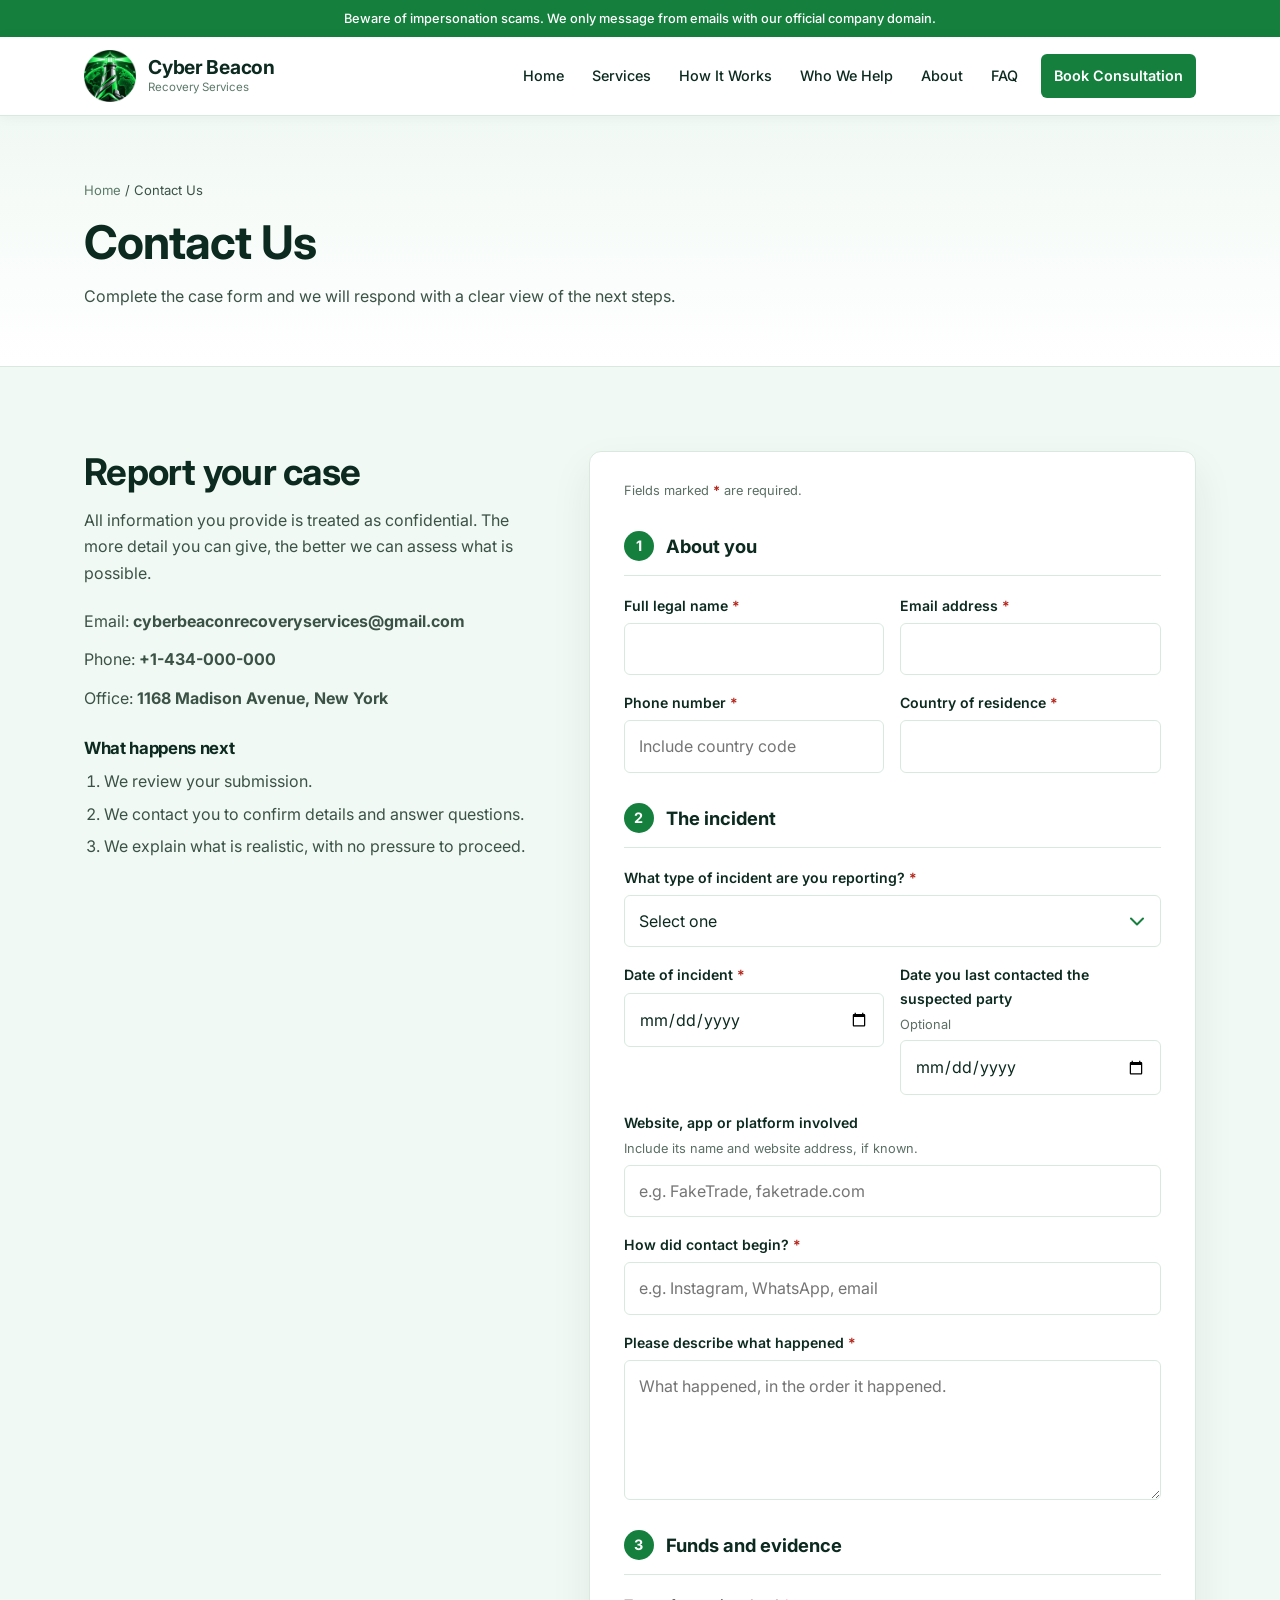
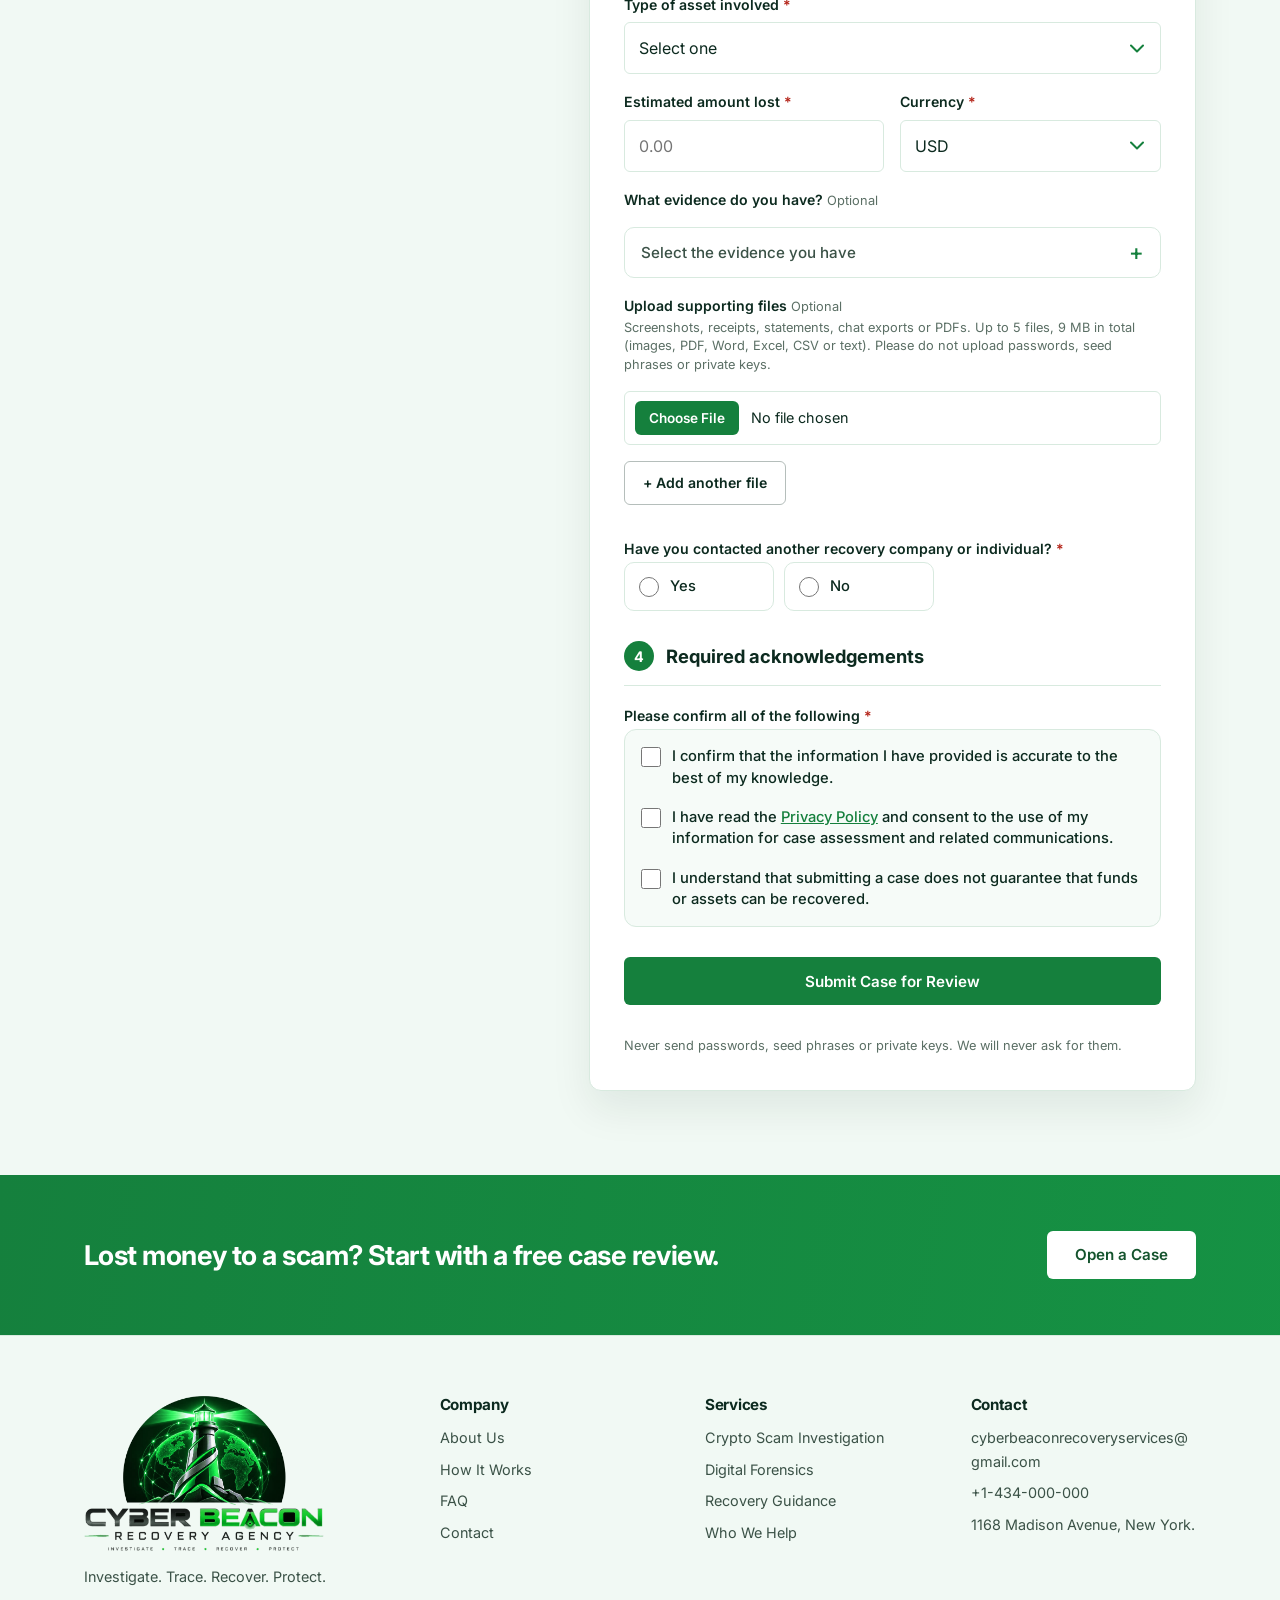
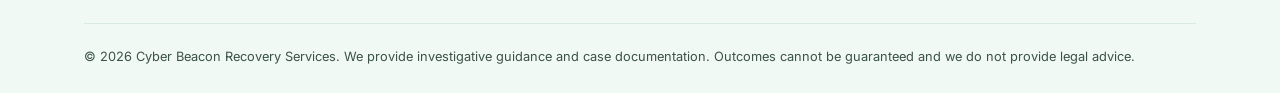
==== commit 3f2aaa18: "added more contact us information" ====
--- a/contact.html
+++ b/contact.html
@@ -7,11 +7,7 @@
 <header><div class="wrap nav"><a class="brand" href="index.html"><img src="images/logo-icon.png" alt=""><span><b>Cyber Beacon</b><small>Recovery Services</small></span></a>
 <nav aria-label="Main"><button class="burger" id="burger" aria-label="Open menu" aria-controls="menu" aria-expanded="false"><span></span><span></span><span></span></button>
 <ul id="menu"><li><a href="index.html">Home</a></li><li><a href="services.html">Services</a></li><li><a href="how-it-works.html">How It Works</a></li><li><a href="who-we-help.html">Who We Help</a></li><li><a href="about.html">About</a></li><li><a href="faq.html">FAQ</a></li><li><a href="contact.html" class="cta" aria-current=page>Book Consultation</a></li></ul></nav></div></header>
-<main><div class="page"><div class="wrap"><p class="crumb" style="margin:0 0 14px"><a href="index.html">Home</a> / Contact Us</p><h1>Contact Us</h1><p>Tell us what happened and we will respond with a clear view of the next steps.</p></div></div><section class="alt"><div class="wrap contact"><div><h2>Discuss your case</h2><p>All information you provide is treated as confidential. Please include transaction IDs, wallet addresses, the amount lost and your country.</p><ul class="info"><li>Email: <a href="mailto:cyberbeaconrecoveryservices@gmail.com"><b>cyberbeaconrecoveryservices@gmail.com</b></a></li><li>Phone: <a href="tel:+1434000000"><b>+1-434-000-000</b></a></li><li>Office: <b>1168 Madison Avenue, New York</b></li></ul></div>
-<form id="form" action="https://formsubmit.co/cyberbeaconrecoveryservices@gmail.com" method="post" data-endpoint="https://formsubmit.co/ajax/cyberbeaconrecoveryservices@gmail.com" novalidate><input type="hidden" name="_subject" value="New case enquiry - Cyber Beacon website"><input type="hidden" name="_template" value="table"><input type="hidden" name="_captcha" value="false"><div class="row"><label id="l-name">Full name<input id="name" name="name" autocomplete="name" maxlength="100" required><span class="err">Please enter your name.</span></label><label id="l-email">Email address<input id="email" name="email" type="email" autocomplete="email" maxlength="150" required><span class="err">Please enter a valid email.</span></label></div>
-<div class="row"><label>Country of residence<input id="country" name="country" autocomplete="country-name" maxlength="80"></label><label id="l-type">Type of incident<select id="type" name="type" required><option value="">Select one</option><option>Cryptocurrency scam</option><option>Investment scam</option><option>Phishing or impersonation</option><option>Romance or social media scam</option><option>Bank transfer or payment fraud</option><option>Fake website or platform</option><option>Other</option></select><span class="err">Please choose an incident type.</span></label></div>
-<label id="l-msg">Your case details<textarea id="msg" name="message" maxlength="5000" required placeholder="Describe what happened. Include transaction IDs, addresses and amounts if you have them."></textarea><span class="err">Please describe your case briefly.</span></label>
-<div aria-hidden="true" style="position:absolute;left:-9999px;width:1px;height:1px;overflow:hidden"><label>Leave this field empty<input name="website" tabindex="-1" autocomplete="off"></label></div><button class="btn" id="send" type="submit">Book Consultation</button><div class="ok" id="ok" role="status" aria-live="polite">Thank you. Your message has been sent and our team will reply by email.</div><div id="fail" role="alert" style="display:none;background:#fef3f2;border:1px solid #f1b5af;color:#912018;padding:14px;border-radius:6px;font-size:.9rem">We could not send your message just now. Please email us directly at <a id="fail-mail" href="mailto:cyberbeaconrecoveryservices@gmail.com" style="text-decoration:underline;font-weight:600">cyberbeaconrecoveryservices@gmail.com</a> or call +1-434-000-000.</div><p class="fine">Never send passwords, seed phrases or private keys. We will never ask for them.</p></form></div></section>
+<main><div class="page"><div class="wrap"><p class="crumb" style="margin:0 0 14px"><a href="index.html">Home</a> / Contact Us</p><h1>Contact Us</h1><p>Complete the case form and we will respond with a clear view of the next steps.</p></div></div><section class="alt"><div class="wrap contact"><div class="side"><h2>Report your case</h2><p>All information you provide is treated as confidential. The more detail you can give, the better we can assess what is possible.</p><ul class="info"><li>Email: <a href="mailto:cyberbeaconrecoveryservices@gmail.com"><b>cyberbeaconrecoveryservices@gmail.com</b></a></li><li>Phone: <a href="tel:+1434000000"><b>+1-434-000-000</b></a></li><li>Office: <b>1168 Madison Avenue, New York</b></li></ul><h3 style="margin:28px 0 10px;font-size:1.05rem">What happens next</h3><ol class="next"><li>We review your submission.</li><li>We contact you to confirm details and answer questions.</li><li>We explain what is realistic, with no pressure to proceed.</li></ol></div><form id="form" action="https://formsubmit.co/cyberbeaconrecoveryservices@gmail.com" method="post" enctype="multipart/form-data" data-endpoint="https://formsubmit.co/ajax/cyberbeaconrecoveryservices@gmail.com" novalidate><input type="hidden" name="_subject" value="New case enquiry - Cyber Beacon website"><input type="hidden" name="_template" value="table"><input type="hidden" name="_captcha" value="false"><input type="hidden" name="_next" value=""><p class="fine" style="margin-top:-6px">Fields marked <b style="color:#b42318">*</b> are required.</p><fieldset class="sec"><legend><i>1</i>About you</legend><div class="row"><label id="l-name"><span class="req">Full legal name</span><input id="name" name="name" autocomplete="name" maxlength="100"><span class="err">Please enter your full name.</span></label><label id="l-email"><span class="req">Email address</span><input id="email" name="email" type="email" autocomplete="email" maxlength="150"><span class="err">Please enter a valid email address.</span></label></div><div class="row"><label id="l-phone"><span class="req">Phone number</span><input id="phone" name="phone" type="tel" inputmode="tel" autocomplete="tel" maxlength="30" placeholder="Include country code"><span class="err">Please enter a valid phone number.</span></label><label id="l-country"><span class="req">Country of residence</span><input id="country" name="country" autocomplete="country-name" maxlength="80"><span class="err">Please enter your country.</span></label></div></fieldset><fieldset class="sec"><legend><i>2</i>The incident</legend><label id="l-incident"><span class="req">What type of incident are you reporting?</span><select id="incident" name="incident" required><option value="">Select one</option><option>Cryptocurrency or blockchain scam</option><option>Fake investment platform</option><option>Romance or social media scam</option><option>Bank transfer or payment fraud</option><option>Phishing or account compromise</option><option>Impersonation or identity fraud</option><option>Online shopping or business scam</option><option>Unauthorized transaction</option><option>Previous recovery-service scam</option><option>Other</option></select><span class="err">Please select an incident type.</span></label><div class="row"><label id="l-doi"><span class="req">Date of incident</span><input id="doi" name="doi" type="date"><span class="err">Please enter the date (not in the future).</span></label><label id="l-dlc"><span class="">Date you last contacted the suspected party</span><small class="hint">Optional</small><input id="dlc" name="dlc" type="date"><span class="err">Please enter a valid date, not before the incident and not in the future.</span></label></div><label id="l-site"><span class="">Website, app or platform involved</span><small class="hint">Include its name and website address, if known.</small><input id="site" name="site" maxlength="300" placeholder="e.g. FakeTrade, faketrade.com"><span class="err"></span></label><label id="l-how"><span class="req">How did contact begin?</span><input id="how" name="how" maxlength="300" placeholder="e.g. Instagram, WhatsApp, email"><span class="err">Please tell us how contact began.</span></label><label id="l-desc"><span class="req">Please describe what happened</span><textarea id="desc" name="description" maxlength="5000" placeholder="What happened, in the order it happened."></textarea><span class="err">Please describe the events (at least a couple of sentences).</span></label></fieldset><fieldset class="sec"><legend><i>3</i>Funds and evidence</legend><label id="l-asset"><span class="req">Type of asset involved</span><select id="asset" name="asset" required><option value="">Select one</option><option>Cryptocurrency</option><option>Bank funds</option><option>Cryptocurrency and bank funds</option><option>Other digital assets</option><option>Other</option></select><span class="err">Please select the type of asset.</span></label><div class="row amt"><label id="l-amount"><span class="req">Estimated amount lost</span><input id="amount" name="amount" type="number" min="0" step="any" inputmode="decimal" placeholder="0.00"><span class="err">Please enter an estimated amount greater than 0.</span></label><label id="l-currency"><span class="req">Currency</span><select id="currency" name="currency"><option>USD</option><option>EUR</option><option>GBP</option><option>CAD</option><option>AUD</option><option>NGN</option><option>BTC</option><option>ETH</option><option>USDT</option><option>USDC</option><option>Other</option></select><span class="err"></span></label></div><div class="group" id="g-evidence"><span class="lab">What evidence do you have? <small class="hint">Optional</small></span><details class="pick" id="evidence-pick"><summary id="evidence-count">Select the evidence you have</summary><div class="opts one plain"><label class="opt"><input type="checkbox" name="evidence" value="Transaction receipts or payment confirmations"><span>Transaction receipts or payment confirmations</span></label><label class="opt"><input type="checkbox" name="evidence" value="Wallet transaction IDs or blockchain explorer links"><span>Wallet transaction IDs or blockchain explorer links</span></label><label class="opt"><input type="checkbox" name="evidence" value="Screenshots of conversations"><span>Screenshots of conversations</span></label><label class="opt"><input type="checkbox" name="evidence" value="Emails or messages from the suspected party"><span>Emails or messages from the suspected party</span></label><label class="opt"><input type="checkbox" name="evidence" value="Website or platform screenshots"><span>Website or platform screenshots</span></label><label class="opt"><input type="checkbox" name="evidence" value="Bank, exchange or platform complaint reference"><span>Bank, exchange or platform complaint reference</span></label><label class="opt"><input type="checkbox" name="evidence" value="Other relevant documents"><span>Other relevant documents</span></label></div></details></div><fieldset class="group" id="g-files"><legend>Upload supporting files <small class="hint">Optional</small></legend><p class="hint">Screenshots, receipts, statements, chat exports or PDFs. Up to 5 files, 9 MB in total (images, PDF, Word, Excel, CSV or text). Please do not upload passwords, seed phrases or private keys.</p><div id="files"><div class="file-row"><input type="file" name="attachment1" aria-label="Supporting file 1" accept=".jpg,.jpeg,.png,.gif,.webp,.heic,.pdf,.doc,.docx,.xls,.xlsx,.csv,.txt"></div></div><button type="button" class="btn ghost" id="add-file">+ Add another file</button><p class="hint" id="file-total" aria-live="polite"></p><span class="err" id="file-err">Unsupported file or files too large.</span></fieldset><fieldset class="group" id="g-recovery"><legend class="req">Have you contacted another recovery company or individual?</legend><div class="opts seg"><label class="opt"><input type="radio" name="recovery" value="Yes"><span>Yes</span></label><label class="opt"><input type="radio" name="recovery" value="No"><span>No</span></label></div><span class="err">Please choose Yes or No.</span></fieldset><label id="l-recovery-detail" hidden><span class="req">Who did you contact, and what happened?</span><textarea id="recovery-text" name="recovery_details" maxlength="1500" style="min-height:90px"></textarea><span class="err">Please add a short explanation.</span></label></fieldset><fieldset class="sec"><legend><i>4</i>Required acknowledgements</legend><fieldset class="group" id="g-ack"><legend class="req">Please confirm all of the following</legend><div class="opts one plain ackbox"><label class="opt"><input type="checkbox" name="ack" value="Accepted"><span>I confirm that the information I have provided is accurate to the best of my knowledge.</span></label><label class="opt"><input type="checkbox" name="ack" value="Accepted"><span>I have read the <a href="privacy.html" target="_blank" rel="noopener">Privacy Policy</a> and consent to the use of my information for case assessment and related communications.</span></label><label class="opt"><input type="checkbox" name="ack" value="Accepted"><span>I understand that submitting a case does not guarantee that funds or assets can be recovered.</span></label></div><span class="err">Please tick all three boxes to continue.</span></fieldset></fieldset><div aria-hidden="true" style="position:absolute;left:-9999px;width:1px;height:1px;overflow:hidden"><label>Leave this field empty<input name="_honey" tabindex="-1" autocomplete="off"></label></div><button class="btn" id="send" type="submit">Submit Case for Review</button><div class="ok" id="ok" role="status" aria-live="polite">Thank you. Your case has been submitted and our team will reply by email.</div><div id="fail" role="alert" style="display:none;background:#fef3f2;border:1px solid #f1b5af;color:#912018;padding:14px;border-radius:6px;font-size:.9rem">We could not send your message just now. Please email us directly at <a id="fail-mail" href="mailto:cyberbeaconrecoveryservices@gmail.com" style="text-decoration:underline;font-weight:600">cyberbeaconrecoveryservices@gmail.com</a> or call +1-434-000-000.</div><p class="fine">Never send passwords, seed phrases or private keys. We will never ask for them.</p></form></div></section>
 <div class="cta-band"><div class="wrap"><h2>Lost money to a scam? Start with a free case review.</h2><a class="btn" href="contact.html">Open a Case</a></div></div></main>
 <footer><div class="wrap"><div class="ft"><div><img src="images/logo-full.png" alt="Cyber Beacon Recovery Agency"><p>Investigate. Trace. Recover. Protect.</p></div>
 <div><h3>Company</h3><ul><li><a href="about.html">About Us</a></li><li><a href="how-it-works.html">How It Works</a></li><li><a href="faq.html">FAQ</a></li><li><a href="contact.html">Contact</a></li></ul></div>
--- a/style.css
+++ b/style.css
@@ -259,4 +259,82 @@
 .ft img{width:clamp(180px,64vw,240px)}
 .ft a{display:inline-block;padding:5px 0}
 .ft ul{gap:4px}
-}+}
+
+/* ===== Case form + privacy page ===== */
+form#form{gap:30px;padding:clamp(20px,4vw,34px)}
+.sec,.group{border:0;padding:0;margin:0;min-width:0;display:grid;gap:16px}
+.sec>legend{float:left;width:100%;display:flex;align-items:center;gap:12px;font:700 1.15rem "Inter",sans-serif;color:var(--ink);padding-bottom:14px;margin-bottom:2px;border-bottom:1px solid var(--line)}
+.sec>legend+*{clear:both}
+.sec>legend i{width:30px;height:30px;border-radius:50%;background:var(--g2);color:#fff;font:700 .9rem "Inter",sans-serif;font-style:normal;display:grid;place-items:center;flex:none}
+.group>legend,label>span:first-child{font-weight:600;font-size:.88rem;color:var(--ink);padding:0}
+.group>legend{margin-bottom:2px}
+.req::after{content:" *";color:#b42318}
+.hint{font-weight:400;font-size:.8rem;color:#5b6f65;line-height:1.45;margin:0}
+.opts{display:grid;grid-template-columns:repeat(2,1fr);gap:10px}.opts.one{grid-template-columns:1fr}
+label.opt{display:flex;align-items:flex-start;gap:11px;padding:13px 14px;min-height:48px;border:1.5px solid var(--line);border-radius:10px;background:#fff;cursor:pointer;font-weight:500;font-size:.92rem;line-height:1.45;color:var(--ink);transition:border-color .15s,background .15s}
+label.opt:hover{border-color:#8fd3a8}
+label.opt:has(input:checked){border-color:var(--g2);background:#f1f9f4}
+label.opt:has(input:focus-visible){outline:3px solid var(--g);outline-offset:2px}
+label.opt a{color:var(--g2);text-decoration:underline}
+input[type=checkbox],input[type=radio]{width:20px;height:20px;padding:0;margin:1px 0 0;border:0;box-shadow:none;flex:none;accent-color:var(--g2);cursor:pointer}
+input[type=date]{min-height:48px;background:#fff}
+.group.bad .opt{border-color:#e5a39c}
+label.bad>span:first-child,.group.bad>legend{color:#b42318}
+.contact{align-items:start}
+.side .next{padding-left:20px;display:grid;gap:6px}
+.prose h2{font-size:1.3rem;margin:34px 0 10px}.prose h2:first-child{margin-top:0}
+.prose p{margin-bottom:12px}.prose ul{padding-left:22px;margin:8px 0 16px}.prose li{margin-bottom:6px}.prose a{color:var(--g2);text-decoration:underline}
+textarea{min-height:140px}
+@media(min-width:861px){.side{position:sticky;top:112px}}
+@media(max-width:700px){.opts{grid-template-columns:1fr}}
+@media(max-width:560px){form#form .btn{width:100%}}
+
+
+/* File upload */
+#files{display:grid;gap:10px}
+.file-row{display:flex;gap:8px;align-items:center}
+.file-row input{flex:1;min-width:0;padding:9px 10px;font-size:.9rem;background:#fff}
+input[type=file]::file-selector-button{margin-right:12px;padding:9px 14px;border:0;border-radius:6px;background:var(--g2);color:#fff;font:600 .85rem "Inter",sans-serif;cursor:pointer}
+.rm{flex:none;width:44px;height:44px;border:1.5px solid var(--line);border-radius:8px;background:#fff;color:#5b6f65;font-size:1.4rem;line-height:1;cursor:pointer}
+.rm:hover{border-color:#b42318;color:#b42318}
+#add-file{justify-self:start;min-height:44px;padding:10px 18px;font-size:.88rem}
+
+
+/* ===== Form polish (fewer boxes, cleaner mobile) ===== */
+input,select{min-height:48px}
+select{appearance:none;-webkit-appearance:none;padding-right:42px;background:#fff url("data:image/svg+xml,%3Csvg xmlns='http://www.w3.org/2000/svg' width='14' height='9' viewBox='0 0 14 9'%3E%3Cpath d='M1 1.500l6 6 6-6' fill='none' stroke='%2315803d' stroke-width='2' stroke-linecap='round' stroke-linejoin='round'/%3E%3C/svg%3E") no-repeat right 16px center}
+input[type=date]{appearance:none;-webkit-appearance:none;display:block;width:100%;min-width:0;text-align:left}
+.lab{font-weight:600;font-size:.88rem;color:var(--ink)}
+.opts.plain{gap:2px}
+.opts.plain .opt{border:0;background:transparent;padding:8px 2px;min-height:44px;border-radius:6px}
+.opts.plain .opt:has(input:checked){background:transparent}
+.opts.plain .opt:hover{background:#f1f9f4}
+.ackbox{background:#f6fbf8;border:1px solid var(--line);border-radius:12px;padding:8px 14px}
+.opts.seg{grid-template-columns:repeat(2,minmax(0,150px))}
+details.pick{margin:0;border-radius:10px}
+details.pick summary{font:500 .95rem "Inter",sans-serif;color:var(--tx);padding:13px 16px;min-height:48px;align-items:center}
+details.pick[open] summary{border-bottom:1px solid var(--line);color:var(--ink)}
+details.pick .opts{padding:8px 12px 10px}
+@media(max-width:860px){.side{order:2}}
+@media(max-width:560px){
+.page{padding:40px 0 30px}
+.page p{font-size:.95rem}
+section.alt{padding:28px 0 44px}
+form#form{padding:18px 16px;gap:26px;border-radius:14px}
+.sec,.group{gap:14px}
+.sec>legend{font-size:1.05rem}
+label.opt{padding:12px;font-size:.9rem}
+.opts.seg{grid-template-columns:1fr 1fr}
+.ackbox{padding:6px 10px}
+.file-row input{font-size:.85rem}
+.side h2{font-size:1.35rem}
+}
+
+
+input[type=checkbox],input[type=radio]{min-height:0}
+@media(max-width:560px){.row.amt{grid-template-columns:1.5fr 1fr}}
+
+
+.row>label,form label{align-content:start}
+[hidden]{display:none!important}
